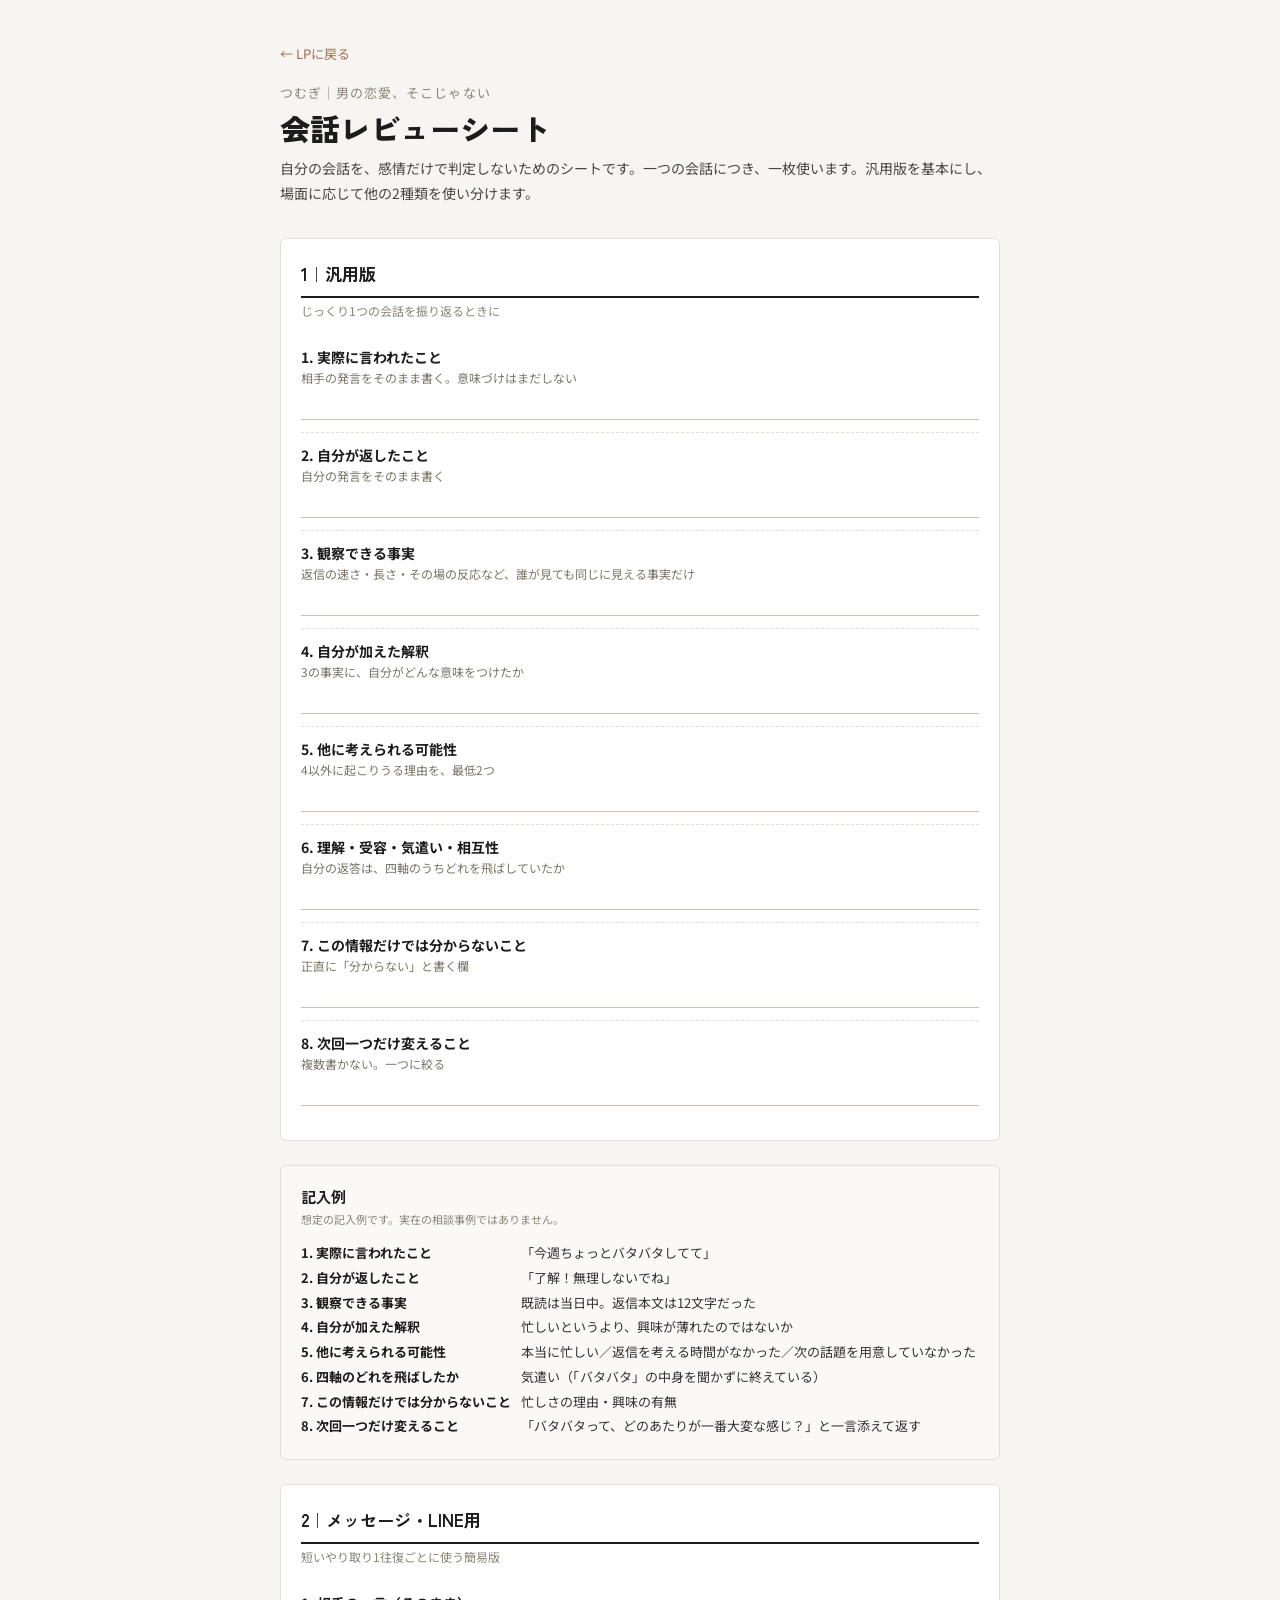
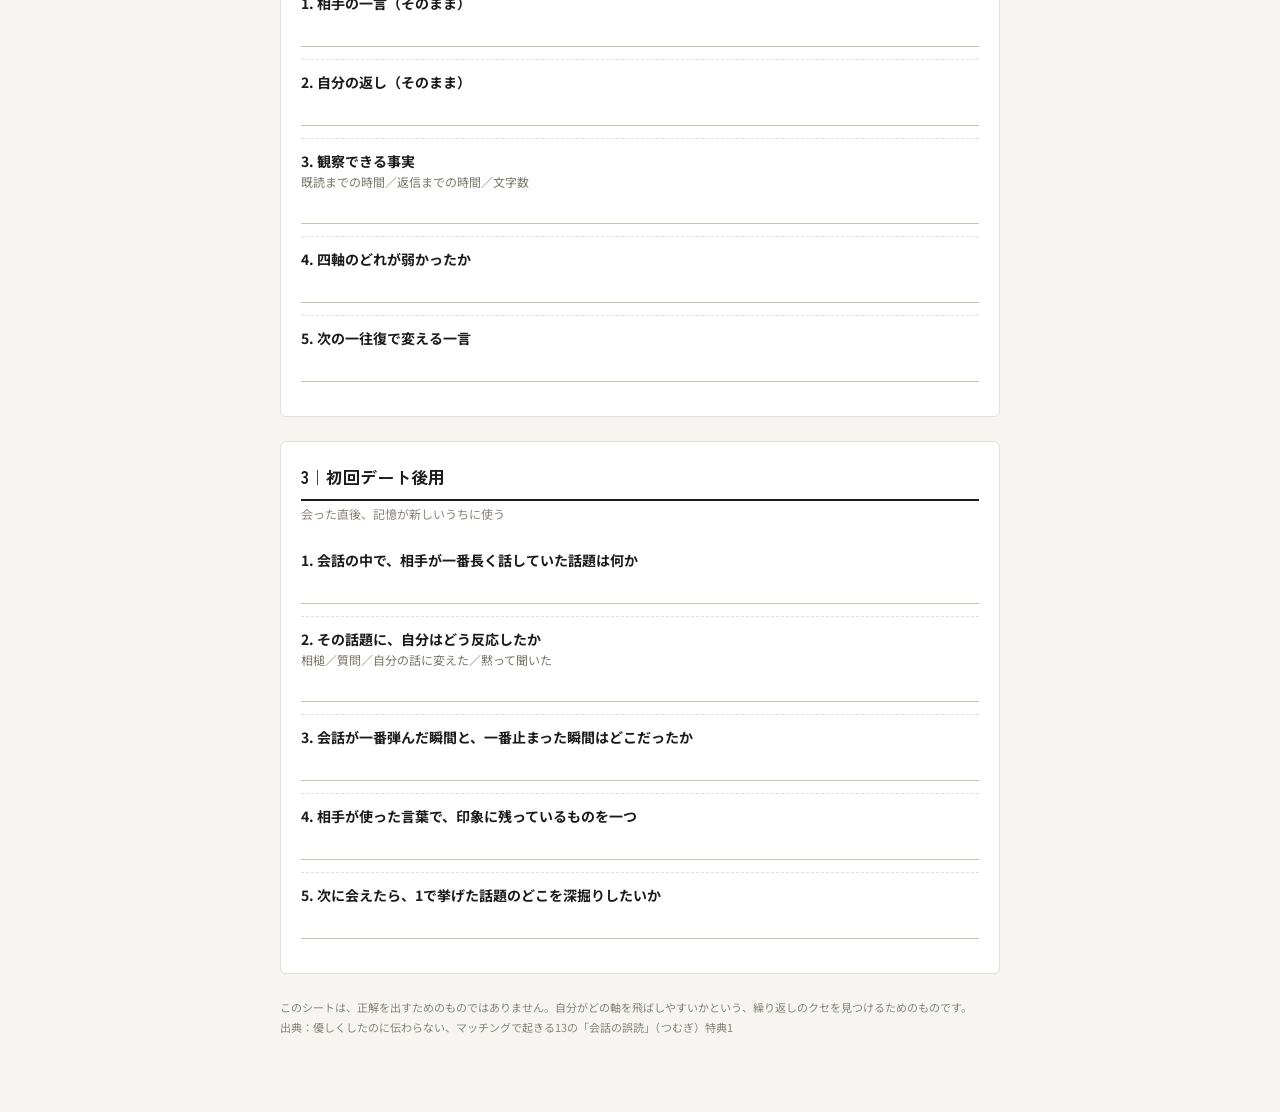
==== tokuten/review-sheet.html @ 071f7c71 "Add tokuten page: tokuten/review-sheet.html" ====
<!DOCTYPE html>
<html lang="ja">
<head>
<meta charset="UTF-8">
<meta name="viewport" content="width=device-width, initial-scale=1.0">
<title>会話レビューシート｜つむぎ</title>
<meta name="robots" content="noindex">
<meta name="description" content="会話レビューシート（汎用版／メッセージ用／初回デート後用）。つむぎ｜男の恋愛、そこじゃない特典1。">
<link rel="icon" href="../favicon.ico">
<link rel="preconnect" href="https://fonts.googleapis.com">
<link rel="preconnect" href="https://fonts.gstatic.com" crossorigin>
<link href="https://fonts.googleapis.com/css2?family=Zen+Kaku+Gothic+New:wght@500;700;900&family=Noto+Sans+JP:wght@400;500;700&display=swap" rel="stylesheet">
<style>
  * { box-sizing: border-box; }
  body {
    margin: 0;
    background: #f7f5f2;
    font-family: 'Noto Sans JP', 'Hiragino Sans', sans-serif;
    color: #1c1c1c;
  }
  .page { max-width: 760px; margin: 0 auto; padding: 40px 20px 64px; }
  .backlink { display:inline-block; font-size: 13px; color:#a9694b; text-decoration:none; margin-bottom: 20px; }
  .brand { font-size: 13px; letter-spacing: 0.08em; color: #8a8478; margin-bottom: 4px; }
  h1 { font-family: 'Zen Kaku Gothic New', sans-serif; font-weight: 900; font-size: clamp(24px,6vw,30px); margin: 0 0 6px; }
  .lead { font-size: 14px; color: #4a463f; line-height: 1.8; margin: 0 0 32px; }
  .card { background: #fff; border: 1px solid #e4dfd5; border-radius: 6px; padding: 22px 20px; margin-bottom: 24px; }
  .card h2 { font-family: 'Zen Kaku Gothic New', sans-serif; font-size: 17px; font-weight: 700; margin: 0 0 4px; padding-bottom: 10px; border-bottom: 2px solid #1c1c1c; }
  .card .sub { font-size: 12px; color: #8a8478; margin: 0 0 16px; }
  .item { padding: 12px 0; border-bottom: 1px dashed #e4dfd5; }
  .item:last-child { border-bottom: none; }
  .item .num { font-weight: 700; font-size: 14px; }
  .item .note { font-size: 12px; color: #7a7568; margin-top: 2px; }
  .fillline { margin-top: 10px; border-bottom: 1px solid #c9c2b3; height: 24px; }
  .example { background: #fbf9f5; border: 1px solid #e4dfd5; border-radius: 6px; padding: 20px; margin-bottom: 24px; }
  .example h2 { font-family: 'Zen Kaku Gothic New', sans-serif; font-size: 15px; margin: 0 0 4px; }
  .example .caveat { font-size: 11px; color: #8a8478; margin: 0 0 14px; }
  .example dl { margin: 0; font-size: 13px; line-height: 1.9; }
  .example dt { font-weight: 700; }
  .example dd { margin: 0 0 10px 0; color: #333; }
  .footer { font-size: 11px; color: #8a8478; line-height: 1.8; margin-top: 20px; }
  @media (min-width: 640px) {
    .example dt { float: left; width: 210px; clear: left; }
    .example dd { margin: 0 0 0 220px; }
  }
</style>
</head>
<body>
<div class="page">
  <a class="backlink" href="../">← LPに戻る</a>
  <div class="brand">つむぎ｜男の恋愛、そこじゃない</div>
  <h1>会話レビューシート</h1>
  <p class="lead">自分の会話を、感情だけで判定しないためのシートです。一つの会話につき、一枚使います。汎用版を基本にし、場面に応じて他の2種類を使い分けます。</p>

  <div class="card">
    <h2>1｜汎用版</h2>
    <p class="sub">じっくり1つの会話を振り返るときに</p>
    <div class="item"><div class="num">1. 実際に言われたこと</div><div class="note">相手の発言をそのまま書く。意味づけはまだしない</div><div class="fillline"></div></div>
    <div class="item"><div class="num">2. 自分が返したこと</div><div class="note">自分の発言をそのまま書く</div><div class="fillline"></div></div>
    <div class="item"><div class="num">3. 観察できる事実</div><div class="note">返信の速さ・長さ・その場の反応など、誰が見ても同じに見える事実だけ</div><div class="fillline"></div></div>
    <div class="item"><div class="num">4. 自分が加えた解釈</div><div class="note">3の事実に、自分がどんな意味をつけたか</div><div class="fillline"></div></div>
    <div class="item"><div class="num">5. 他に考えられる可能性</div><div class="note">4以外に起こりうる理由を、最低2つ</div><div class="fillline"></div></div>
    <div class="item"><div class="num">6. 理解・受容・気遣い・相互性</div><div class="note">自分の返答は、四軸のうちどれを飛ばしていたか</div><div class="fillline"></div></div>
    <div class="item"><div class="num">7. この情報だけでは分からないこと</div><div class="note">正直に「分からない」と書く欄</div><div class="fillline"></div></div>
    <div class="item"><div class="num">8. 次回一つだけ変えること</div><div class="note">複数書かない。一つに絞る</div><div class="fillline"></div></div>
  </div>

  <div class="example">
    <h2>記入例</h2>
    <p class="caveat">想定の記入例です。実在の相談事例ではありません。</p>
    <dl>
      <dt>1. 実際に言われたこと</dt><dd>「今週ちょっとバタバタしてて」</dd>
      <dt>2. 自分が返したこと</dt><dd>「了解！無理しないでね」</dd>
      <dt>3. 観察できる事実</dt><dd>既読は当日中。返信本文は12文字だった</dd>
      <dt>4. 自分が加えた解釈</dt><dd>忙しいというより、興味が薄れたのではないか</dd>
      <dt>5. 他に考えられる可能性</dt><dd>本当に忙しい／返信を考える時間がなかった／次の話題を用意していなかった</dd>
      <dt>6. 四軸のどれを飛ばしたか</dt><dd>気遣い（「バタバタ」の中身を聞かずに終えている）</dd>
      <dt>7. この情報だけでは分からないこと</dt><dd>忙しさの理由・興味の有無</dd>
      <dt>8. 次回一つだけ変えること</dt><dd>「バタバタって、どのあたりが一番大変な感じ？」と一言添えて返す</dd>
    </dl>
  </div>

  <div class="card">
    <h2>2｜メッセージ・LINE用</h2>
    <p class="sub">短いやり取り1往復ごとに使う簡易版</p>
    <div class="item"><div class="num">1. 相手の一言（そのまま）</div><div class="fillline"></div></div>
    <div class="item"><div class="num">2. 自分の返し（そのまま）</div><div class="fillline"></div></div>
    <div class="item"><div class="num">3. 観察できる事実</div><div class="note">既読までの時間／返信までの時間／文字数</div><div class="fillline"></div></div>
    <div class="item"><div class="num">4. 四軸のどれが弱かったか</div><div class="fillline"></div></div>
    <div class="item"><div class="num">5. 次の一往復で変える一言</div><div class="fillline"></div></div>
  </div>

  <div class="card">
    <h2>3｜初回デート後用</h2>
    <p class="sub">会った直後、記憶が新しいうちに使う</p>
    <div class="item"><div class="num">1. 会話の中で、相手が一番長く話していた話題は何か</div><div class="fillline"></div></div>
    <div class="item"><div class="num">2. その話題に、自分はどう反応したか</div><div class="note">相槌／質問／自分の話に変えた／黙って聞いた</div><div class="fillline"></div></div>
    <div class="item"><div class="num">3. 会話が一番弾んだ瞬間と、一番止まった瞬間はどこだったか</div><div class="fillline"></div></div>
    <div class="item"><div class="num">4. 相手が使った言葉で、印象に残っているものを一つ</div><div class="fillline"></div></div>
    <div class="item"><div class="num">5. 次に会えたら、1で挙げた話題のどこを深掘りしたいか</div><div class="fillline"></div></div>
  </div>

  <p class="footer">このシートは、正解を出すためのものではありません。自分がどの軸を飛ばしやすいかという、繰り返しのクセを見つけるためのものです。<br>
  出典：優しくしたのに伝わらない、マッチングで起きる13の「会話の誤読」（つむぎ）特典1</p>
</div>
</body>
</html>
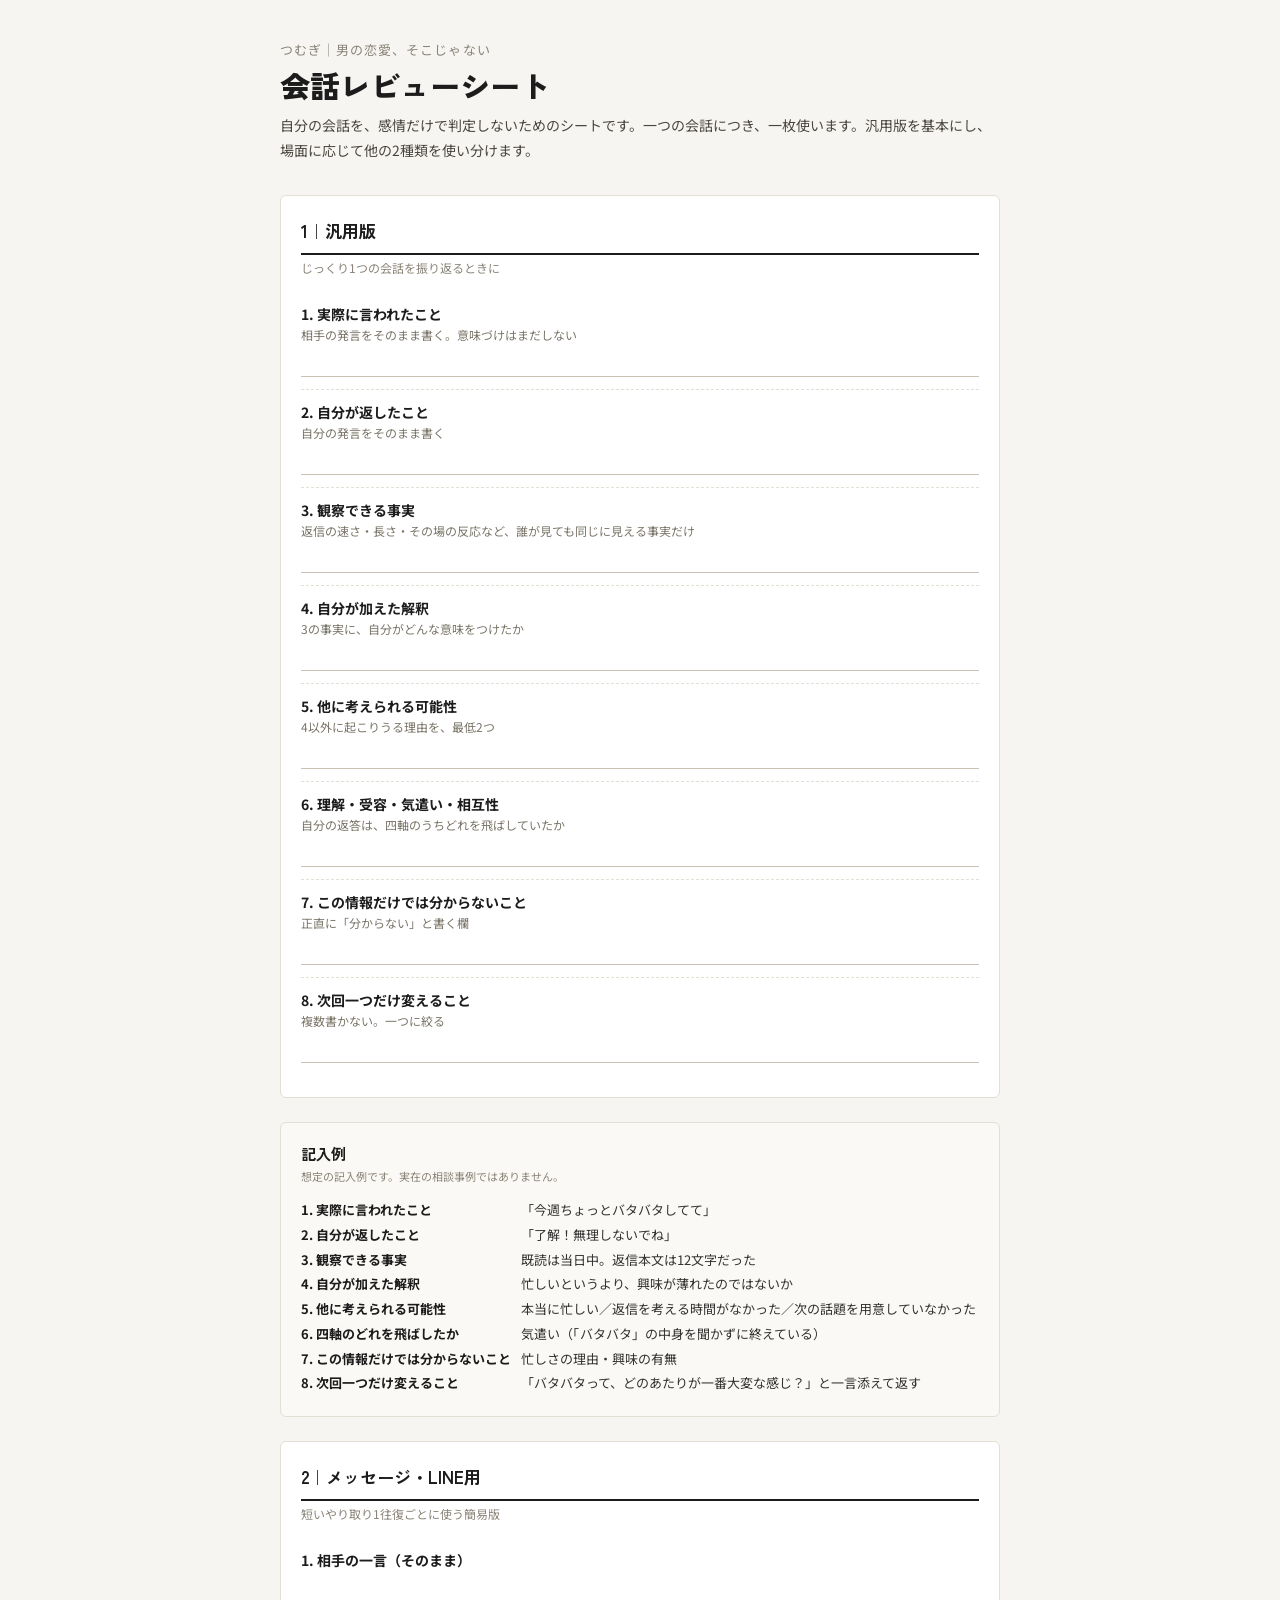
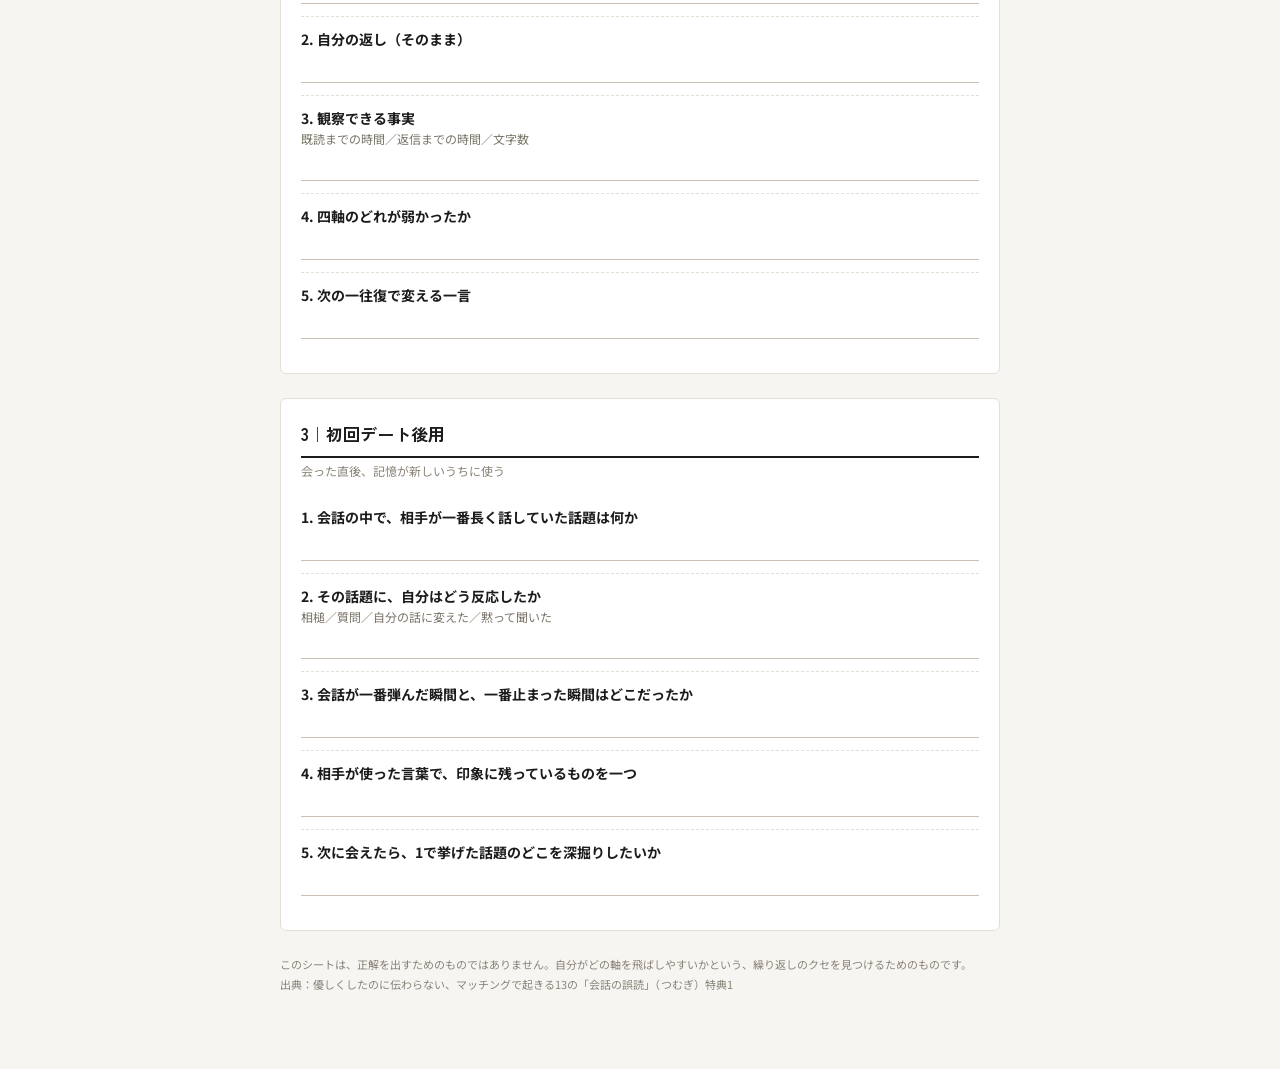
==== commit 8368be90: "LINE banner, remove SCTL placeholder & free-note mention, drop tokuten backlinks - tokuten/review-sh" ====
--- a/tokuten/review-sheet.html
+++ b/tokuten/review-sheet.html
@@ -19,7 +19,6 @@
     color: #1c1c1c;
   }
   .page { max-width: 760px; margin: 0 auto; padding: 40px 20px 64px; }
-  .backlink { display:inline-block; font-size: 13px; color:#a9694b; text-decoration:none; margin-bottom: 20px; }
   .brand { font-size: 13px; letter-spacing: 0.08em; color: #8a8478; margin-bottom: 4px; }
   h1 { font-family: 'Zen Kaku Gothic New', sans-serif; font-weight: 900; font-size: clamp(24px,6vw,30px); margin: 0 0 6px; }
   .lead { font-size: 14px; color: #4a463f; line-height: 1.8; margin: 0 0 32px; }
@@ -46,7 +45,6 @@
 </head>
 <body>
 <div class="page">
-  <a class="backlink" href="../">← LPに戻る</a>
   <div class="brand">つむぎ｜男の恋愛、そこじゃない</div>
   <h1>会話レビューシート</h1>
   <p class="lead">自分の会話を、感情だけで判定しないためのシートです。一つの会話につき、一枚使います。汎用版を基本にし、場面に応じて他の2種類を使い分けます。</p>
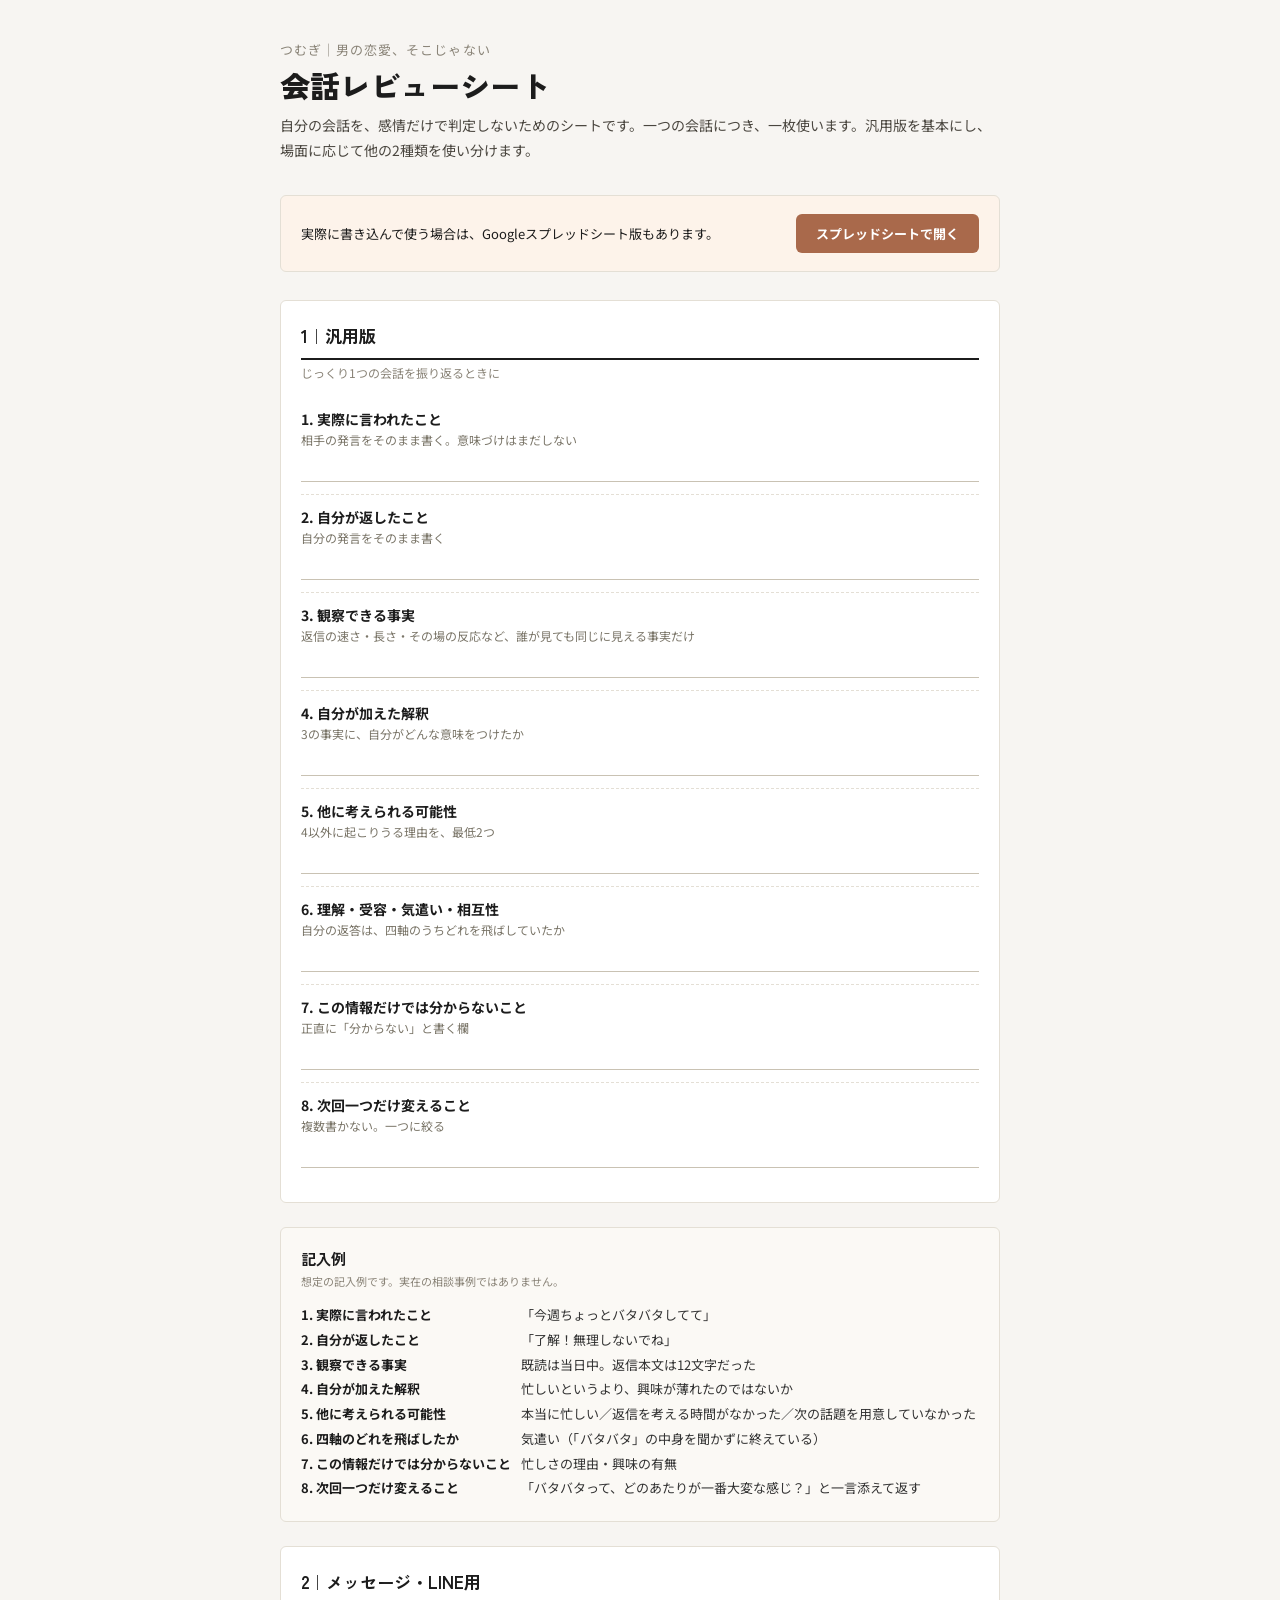
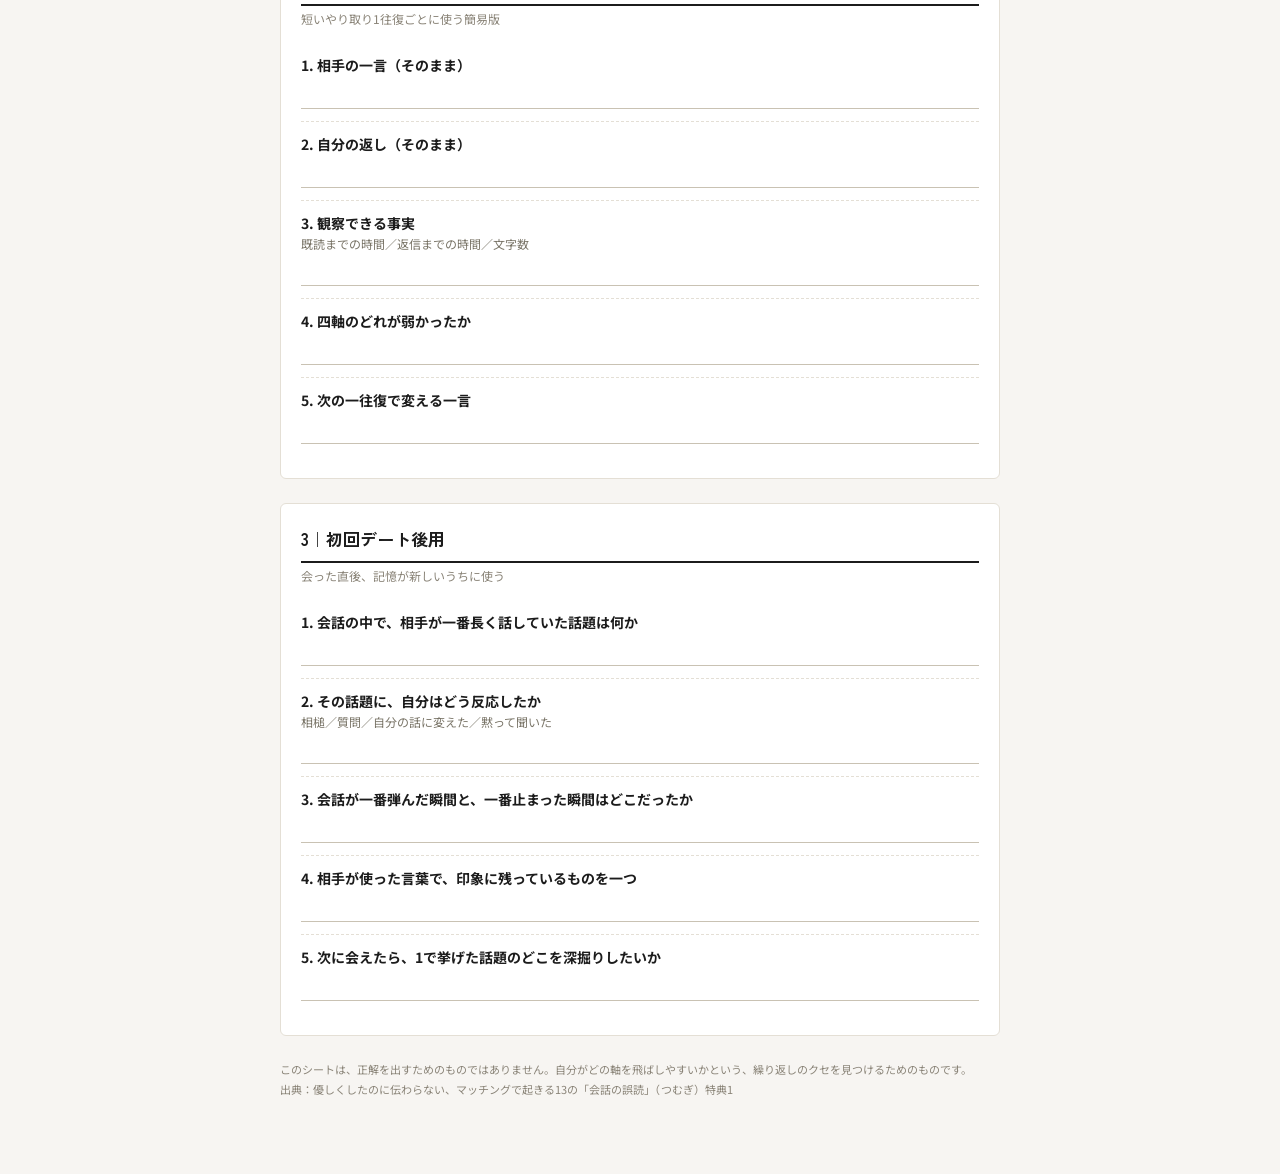
==== commit a6a88098: "Add Google Sheets link to review-sheet.html" ====
--- a/tokuten/review-sheet.html
+++ b/tokuten/review-sheet.html
@@ -37,6 +37,16 @@
   .example dt { font-weight: 700; }
   .example dd { margin: 0 0 10px 0; color: #333; }
   .footer { font-size: 11px; color: #8a8478; line-height: 1.8; margin-top: 20px; }
+  .sheet-cta {
+    display: flex; align-items: center; justify-content: space-between; gap: 16px; flex-wrap: wrap;
+    background: #fdf3ea; border: 1px solid #e4dfd5; border-radius: 6px;
+    padding: 18px 20px; margin-bottom: 28px;
+  }
+  .sheet-cta p { margin: 0; font-size: 13px; line-height: 1.7; flex: 1 1 260px; }
+  .sheet-cta a {
+    flex: 0 0 auto; display: inline-block; background: #a9694b; color: #fff;
+    padding: 10px 20px; border-radius: 6px; font-size: 13px; font-weight: 700; text-decoration: none; white-space: nowrap;
+  }
   @media (min-width: 640px) {
     .example dt { float: left; width: 210px; clear: left; }
     .example dd { margin: 0 0 0 220px; }
@@ -48,6 +58,11 @@
   <div class="brand">つむぎ｜男の恋愛、そこじゃない</div>
   <h1>会話レビューシート</h1>
   <p class="lead">自分の会話を、感情だけで判定しないためのシートです。一つの会話につき、一枚使います。汎用版を基本にし、場面に応じて他の2種類を使い分けます。</p>
+
+  <div class="sheet-cta">
+    <p>実際に書き込んで使う場合は、Googleスプレッドシート版もあります。</p>
+    <a href="https://docs.google.com/spreadsheets/d/1w538OxDByQx5lVOYkYGfm5C4_2OTFUO6e_cdwbOw-dU/edit?gid=1196263174#gid=1196263174" target="_blank" rel="noopener noreferrer">スプレッドシートで開く</a>
+  </div>
 
   <div class="card">
     <h2>1｜汎用版</h2>
